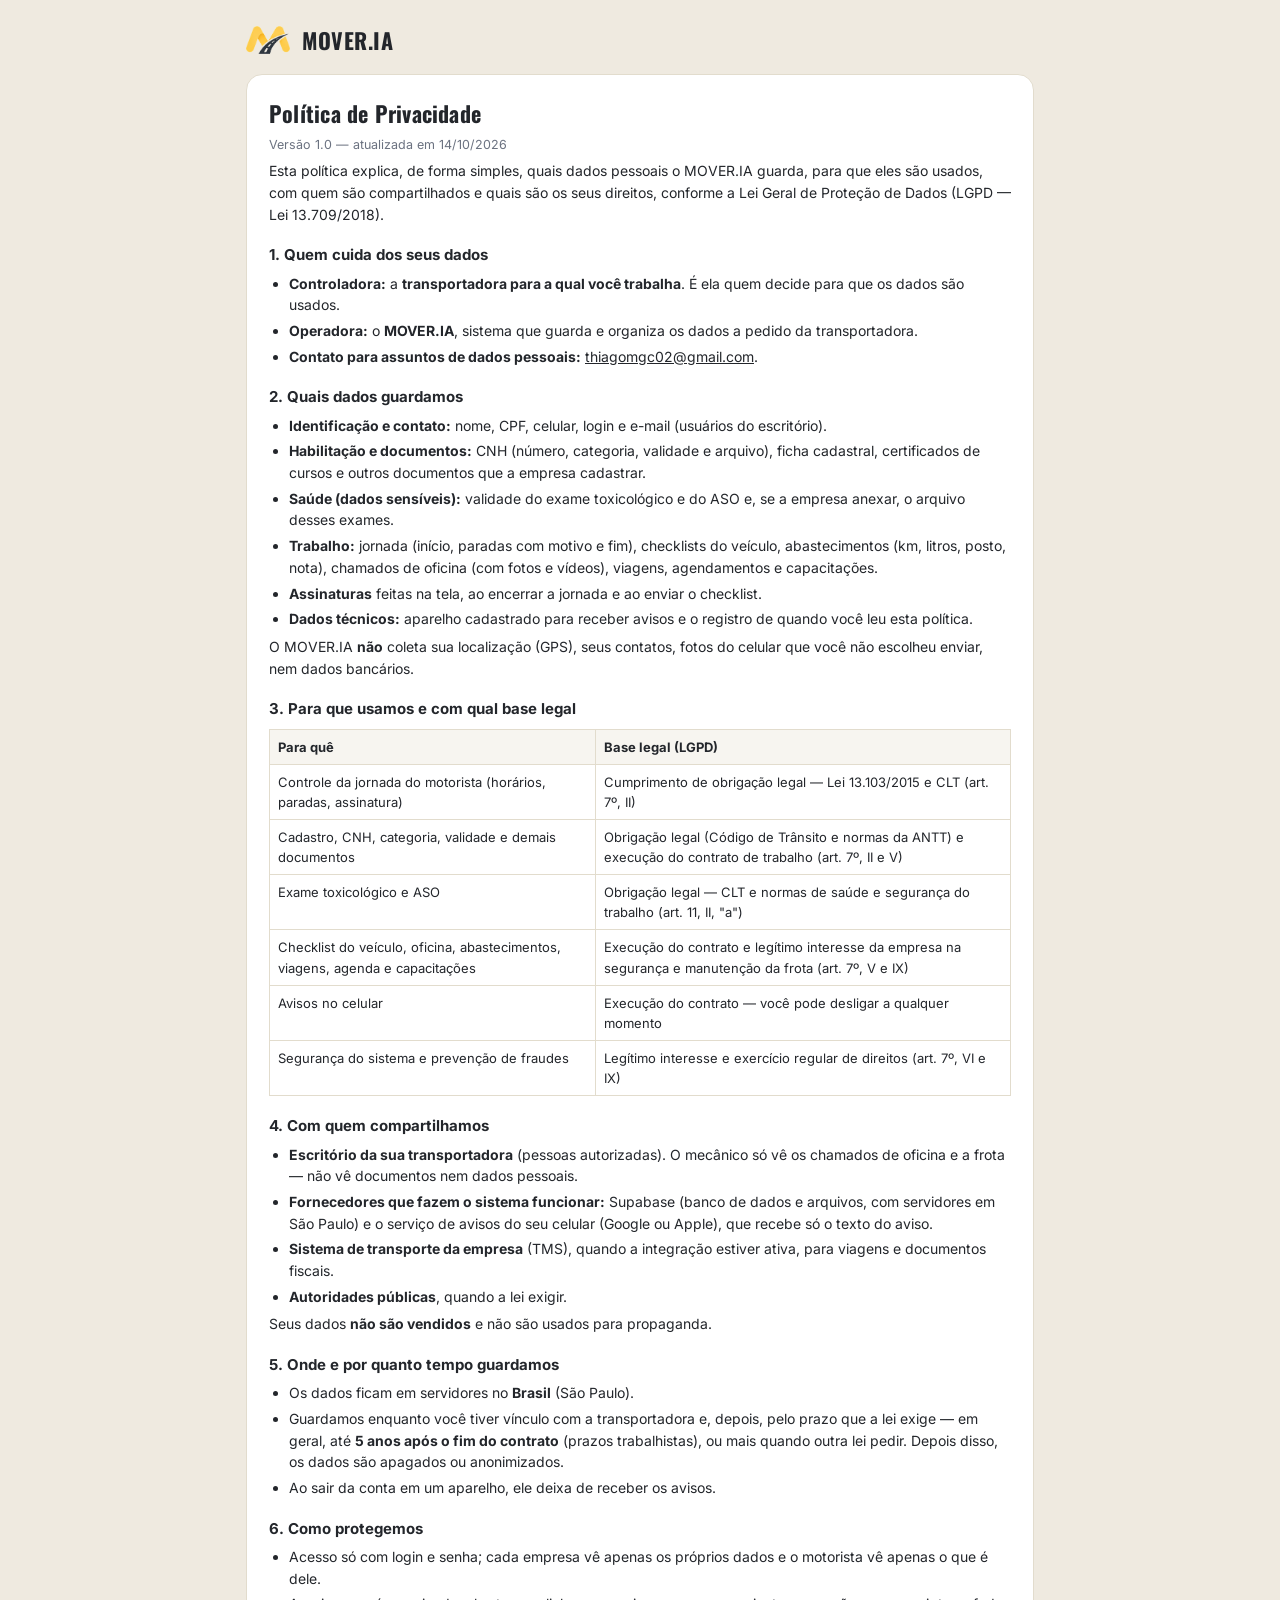
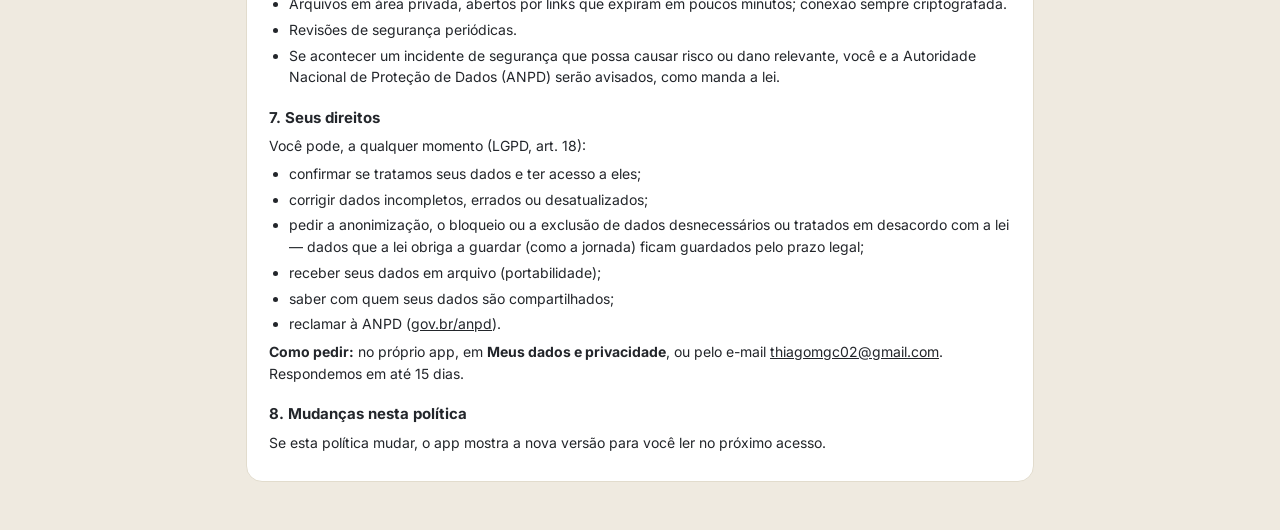
==== privacidade.html @ e7673d10 "Relatorio de jornada: planilha com 6 colunas de parada As colunas a mais so aparecem quando algum di" ====
<!doctype html>
<html lang="pt-BR">
<head>
<meta charset="utf-8">
<meta name="viewport" content="width=device-width, initial-scale=1">
<title>Política de Privacidade — MOVER.IA</title>
<link rel="icon" type="image/png" href="img/icone.png">
<link rel="preconnect" href="https://fonts.googleapis.com">
<link rel="preconnect" href="https://fonts.gstatic.com" crossorigin>
<link href="https://fonts.googleapis.com/css2?family=Oswald:wght@500;600;700&family=Inter:wght@400;500;600;700&display=swap" rel="stylesheet">
<link rel="stylesheet" href="css/app.css?v=20261109a">
<style>
  body{background:var(--asphalt-850); margin:0;}
  .pp-wrap{max-width:820px; margin:0 auto; padding:24px 16px 48px;}
  .pp-topo{display:flex; align-items:center; gap:12px; margin-bottom:18px;}
  .pp-topo img{width:44px; height:auto;}
  .pp-topo b{font-family:var(--font-title); font-size:22px; letter-spacing:.5px;}
  .pp-card{background:var(--asphalt-900); border:1px solid var(--border); border-radius:16px; padding:22px;}
  .pp-card h1{font-size:22px; margin:0 0 6px;}
</style>
</head>
<body class="tema-escritorio">
  <div class="pp-wrap">
    <div class="pp-topo"><img src="img/logo.png" alt=""><b>MOVER.IA</b></div>
    <div class="pp-card">
      <h1>Política de Privacidade</h1>
      <div id="politica">Carregando...</div>
    </div>
  </div>
  <script src="js/privacidade.js?v=20261109a"></script>
  <script>document.getElementById('politica').innerHTML = htmlPoliticaPrivacidade(null);</script>
</body>
</html>
---- css/app.css ----
/* =====================================================================
   MOVER.IA — visual do app (baseado no protótipo aprovado)
   Dois temas:
     • padrão (escuro "asfalto")  → app do motorista, login, mecânico
     • body.tema-escritorio (claro "papel") → painel do escritório
   As variáveis --asphalt-*, --border, --text-primary e --text-secondary
   são redefinidas no tema claro, então as telas/janelas antigas (upload
   de documento, CNH etc.) que usam essas variáveis mudam de tema sozinhas.
   ===================================================================== */
:root{
  --asphalt-900:#14181d; --asphalt-850:#191e24; --asphalt-800:#1e242c; --asphalt-700:#2a323c; --asphalt-600:#3a4552;
  --paper-50:#f7f5f0; --paper-100:#efeae0; --paper-200:#e2dccd; --ink-900:#23262b; --ink-700:#4a4e55;
  --line-yellow:#ffc53d; --line-yellow-dim:#8a6a1f;
  --signal-green:#2ba84a; --signal-green-bg:#e6f4ea; --signal-green-ink:#1c7a37;
  --signal-amber:#f5a623; --signal-amber-bg:#fdf1dc; --signal-amber-ink:#a4650f;
  --signal-red:#e5484d; --signal-red-bg:#fbe6e7; --signal-red-ink:#c62d31;
  --pastel-blue:#cfe3ec; --pastel-blue-ink:#2b5b74;
  --pastel-lilac:#e3d9f0; --pastel-lilac-ink:#5b4a86;
  --text-primary:#edeef0; --text-secondary:#8b929c;
  --border:#2a323c; --danger:#e5484d;
  --radius:14px;
  --font-body:'Inter', -apple-system, BlinkMacSystemFont, 'Segoe UI', Roboto, sans-serif;
  --font-title:'Oswald', 'Inter', sans-serif;
  --font-mono:'JetBrains Mono', ui-monospace, Consolas, monospace;
  color-scheme: dark;
}
body.tema-escritorio{
  --asphalt-900:#ffffff; --asphalt-850:#f7f5f0; --asphalt-800:#f7f5f0; --asphalt-700:#efeae0; --asphalt-600:#d6cfbe;
  --border:#e2dccd; --text-primary:#23262b; --text-secondary:#6b7280;
  color-scheme: light;
}

*{box-sizing:border-box;}
html,body{min-height:100%;}
body{margin:0; background:var(--asphalt-900); color:var(--text-primary); font-family:var(--font-body); -webkit-font-smoothing:antialiased;}
body.tema-escritorio{background:var(--paper-100); color:var(--ink-900);}
h1,h2{font-family:var(--font-title); letter-spacing:.01em; margin:0;}

/* barra de "carregando" no topo (ver mostrarCarregando em ui.js) */
body.carregando::before{content:''; position:fixed; top:0; left:0; right:0; height:3px; z-index:200;
  background:linear-gradient(90deg, transparent 0, var(--line-yellow) 30%, var(--line-yellow) 70%, transparent 100%);
  background-size:50% 100%; background-repeat:no-repeat; animation:barra-carregando 1s linear infinite;}
body.carregando .m-content{opacity:.6; transition:opacity .15s;}
@keyframes barra-carregando{from{background-position:-50% 0;} to{background-position:150% 0;}}

/* toque mais rápido no celular (sem espera de duplo toque, sem flash cinza) */
button, a, label, .clickable, .quick-tile, .list-item, .tab, .ans-btn{touch-action:manipulation; -webkit-tap-highlight-color:transparent;}
button:active, .clickable:active, .quick-tile:active{opacity:.75;}

/* calendário da agenda (ver calendarioAgenda em agenda.js) */
.cal-topo{display:flex; align-items:center; justify-content:space-between; margin-bottom:10px;}
.cal-topo b{font-family:var(--font-title); font-size:16px; letter-spacing:.02em;}
.cal-nav{width:34px; height:34px; border-radius:9px; border:1px solid var(--border); background:var(--asphalt-700); color:var(--text-primary); font-size:20px; line-height:1; cursor:pointer; padding:0;}
.cal-grade{display:grid; grid-template-columns:repeat(7, 1fr); gap:3px;}
.cal-sem{text-align:center; font-size:11px; font-weight:700; color:var(--text-secondary); padding:2px 0 4px;}
.cal-dia{height:42px; border:none; border-radius:9px; background:transparent; color:var(--text-primary); font-size:13.5px; font-weight:500; cursor:pointer; display:flex; flex-direction:column; align-items:center; justify-content:center; gap:3px; padding:0; font-family:var(--font-body);}
.cal-dia.fora{opacity:.35;}
.cal-dia.tem{background:var(--asphalt-700); font-weight:700;}
.cal-dia.hoje{box-shadow:inset 0 0 0 2px var(--line-yellow); font-weight:700;}
.cal-dia.sel{background:var(--line-yellow); color:var(--ink-900);}
.cal-pontos{display:flex; gap:2px; height:5px;}
.cal-pontos i{display:block; width:5px; height:5px; border-radius:50%;}
.cal-rodape{display:flex; justify-content:space-between; align-items:center; margin-top:10px; font-size:12px; color:var(--text-secondary); gap:8px;}
.cal-rodape span{display:flex; align-items:center; gap:6px;}
.cal-marca-hoje{display:inline-block; width:12px; height:12px; border-radius:4px; box-shadow:inset 0 0 0 2px var(--line-yellow);}
.cal-limpar{border:none; background:transparent; color:var(--line-yellow); font-weight:700; font-size:12.5px; cursor:pointer; padding:4px 0;}
body.tema-escritorio .cal-limpar{color:var(--signal-amber-ink);}
/* aviso de versão nova (ver conferirVersaoNova em ui.js) */
.aviso-atualizacao{position:fixed; left:12px; right:12px; top:calc(10px + env(safe-area-inset-top, 0px)); max-width:480px; margin:0 auto; z-index:250;
  display:flex; align-items:center; justify-content:space-between; gap:10px; background:var(--asphalt-800); color:var(--text-primary);
  border:1px solid var(--line-yellow); border-radius:12px; padding:10px 12px; font-size:13px; font-weight:600; box-shadow:0 8px 24px rgba(0,0,0,.35);}
.aviso-atualizacao span{display:flex; align-items:center; gap:8px; color:var(--line-yellow);}

/* assinatura em tela cheia (ver pedirAssinatura em ui.js) */
body.assinando{overflow:hidden;}
.assinatura-tela{position:fixed; inset:0; z-index:300; background:var(--asphalt-900); color:var(--text-primary); display:flex; flex-direction:column; gap:10px;
  padding:calc(12px + env(safe-area-inset-top, 0px)) calc(12px + env(safe-area-inset-right, 0px)) calc(12px + env(safe-area-inset-bottom, 0px)) calc(12px + env(safe-area-inset-left, 0px));}
.assinatura-topo{display:flex; flex-direction:column; gap:3px;}
.assinatura-topo b{font-family:var(--font-title); font-size:18px;}
.assinatura-topo span{font-size:12.5px; color:var(--text-secondary);}
.assinatura-area{flex:1; min-height:0; position:relative; background:var(--asphalt-700); border-radius:12px; overflow:hidden;}
.assinatura-area canvas{position:absolute; inset:0; width:100%; height:100%; touch-action:none; display:block;}
.assinatura-linha{position:absolute; left:8%; right:8%; bottom:22%; border-top:1.5px dashed var(--asphalt-600); padding-top:4px; font-size:11px; color:var(--text-secondary); text-align:center; pointer-events:none;}
.assinatura-botoes{display:grid; grid-template-columns:1fr 1fr 2fr; gap:8px;}

/* relatório de consumo (ver js/consumo.js) */
.cons-grafico{position:relative;}
.cons-eixo{font:600 10.5px var(--font-body); fill:var(--ink-700);}
.cons-valor{font:700 11.5px var(--font-body); fill:var(--ink-900);}
.cons-barra{cursor:default;}
.cons-barra.ativa path{opacity:.8;}
.cons-dica{position:absolute; top:0; background:var(--ink-900); color:#fff; font-size:12px; padding:6px 9px; border-radius:7px; pointer-events:none; max-width:min(420px, 100%); box-shadow:0 4px 14px rgba(0,0,0,.18);}
.cons-coluna .guia{opacity:0;}
.cons-coluna.ativa .guia{opacity:.6;}
.graf-legenda{display:flex; flex-wrap:wrap; gap:6px 16px; font-size:12px; color:var(--ink-700); padding:4px 2px 2px;}
.graf-legenda span{display:inline-flex; align-items:center; gap:6px;}
.graf-legenda i{display:inline-block; width:14px; height:3px; border-radius:2px;}
.graf-titulo{font-size:12.5px; font-weight:600; color:var(--ink-900); padding:6px 2px 0;}
.graf-grade{display:grid; grid-template-columns:1fr 1fr; gap:0 20px;}
.graf-duplo{display:grid; grid-template-columns:1fr 1fr; gap:4px 24px; padding:4px 16px 12px;}
.two-col.iguais{grid-template-columns:1fr 1fr;}
/* nível (tanque, ranking) */
.nivel{height:8px; border-radius:4px; background:var(--paper-100); overflow:hidden; margin-top:6px;}
.nivel-cheio{height:100%; border-radius:4px;}
.nivel-vazio{font-size:10.5px; color:var(--text-secondary); line-height:8px; padding-left:2px;}
.tanques{display:grid; grid-template-columns:repeat(auto-fit, minmax(210px, 1fr)); gap:12px;}
.tanques.compacto{grid-template-columns:1fr; gap:14px;}
.tanque{border:1px solid var(--paper-200); border-radius:11px; padding:12px 14px; background:#fff;}
.tanques.compacto .tanque{border:none; padding:0;}
.tanque-topo{display:flex; justify-content:space-between; align-items:center; gap:4px 8px; font-size:13px; flex-wrap:wrap;}
.tanque-num{font-family:var(--font-mono); font-size:20px; font-weight:700; margin-top:6px;}
.tanques.compacto .tanque-num{font-size:16px; margin-top:2px;}
.tanque-num span{font-family:var(--font-body); font-size:12px; font-weight:500; color:var(--text-secondary);}
.tanque .l2{font-size:11.5px; color:var(--text-secondary); margin-top:6px;}
/* painel: mini calendário + próximos */
.painel-agenda{display:grid; grid-template-columns:minmax(260px, 340px) 1fr; gap:22px; padding:14px 18px 16px;}
.painel-agenda .cal-dia{height:36px; font-size:13px;}
.pa-titulo{font-family:var(--font-mono); font-size:10.5px; text-transform:uppercase; letter-spacing:.06em; color:var(--text-secondary); margin:4px 0 8px;}
.pa-item{display:flex; align-items:center; gap:12px; width:100%; background:none; border:none; border-bottom:1px solid var(--paper-100); padding:8px 2px; text-align:left; cursor:pointer; color:var(--ink-900); font-family:var(--font-body);}
.pa-item:hover{background:var(--paper-50);}
.pa-data{width:44px; flex-shrink:0; text-align:center; border-radius:8px; background:var(--paper-100); padding:4px 0; font-size:10.5px; color:var(--ink-700); text-transform:uppercase; line-height:1.15;}
.pa-data b{display:block; font-family:var(--font-mono); font-size:16px; color:var(--ink-900);}
.pa-txt{flex:1; min-width:0; font-size:13.5px;}
.pa-txt b{display:block; font-weight:600; overflow:hidden; text-overflow:ellipsis; white-space:nowrap;}
.pa-txt span{display:block; font-size:12px; color:var(--text-secondary); overflow:hidden; text-overflow:ellipsis; white-space:nowrap;}
.pa-aviso{display:flex; align-items:center; gap:6px; margin-top:10px; background:var(--signal-amber-bg); color:var(--signal-amber-ink); border:none; border-radius:8px; padding:8px 10px; font-size:12.5px; font-weight:600; cursor:pointer; text-align:left; width:100%;}
@media (max-width:880px){
  .graf-grade, .graf-duplo, .two-col.iguais, .painel-agenda{grid-template-columns:1fr;}
}

/* fotos e vídeos do chamado da oficina */
.galeria-midias{display:flex; flex-direction:column; gap:10px;}
.galeria-midias img, .galeria-midias video{width:100%; max-height:70vh; object-fit:contain; border-radius:10px; display:block; background:#000;}

.agenda-grade{display:grid; grid-template-columns:minmax(280px, 360px) 1fr; gap:20px; align-items:start;}
@media (max-width:980px){ .agenda-grade{grid-template-columns:1fr;} }
img{max-width:100%;}

/* ---------- formulários e botões (base) ---------- */
form{width:100%; display:flex; flex-direction:column; gap:12px;}
input,select,textarea{background:var(--asphalt-800); border:1px solid var(--border); color:var(--text-primary); border-radius:10px; padding:12px 13px; font-size:15px; width:100%; font-family:var(--font-body);}
input:focus,select:focus,textarea:focus{outline:none; border-color:var(--line-yellow);}
button{background:var(--line-yellow); color:var(--ink-900); border:none; border-radius:11px; padding:13px 14px; font-size:14.5px; font-weight:600; cursor:pointer; font-family:var(--font-body);}
button:disabled{opacity:.55; cursor:default;}
.err{color:var(--danger); font-size:13.5px; min-height:18px;}
.status{color:var(--text-secondary); font-size:14px; text-align:center; padding:36px 20px;}

.btn{border:none; border-radius:11px; padding:13px 14px; font-weight:600; font-size:14px; cursor:pointer; display:flex; align-items:center; justify-content:center; gap:8px; width:100%;}
.btn-primary{background:var(--line-yellow); color:var(--ink-900);}
.btn-outline{background:transparent; border:1px solid var(--asphalt-600); color:var(--text-primary);}
.btn-danger{background:var(--signal-red); color:#fff;}
.btn-sm{padding:9px 14px; font-size:12.5px; width:auto;}
.btn-small{background:var(--asphalt-700); color:var(--text-primary); border:1px solid var(--border); padding:8px 12px; font-size:12.5px; font-weight:600; border-radius:8px; cursor:pointer;}
.file-label{background:var(--asphalt-700); color:var(--text-primary); border:1px solid var(--border); padding:8px 12px; font-size:12.5px; font-weight:600; border-radius:8px; cursor:pointer; display:inline-flex; align-items:center; gap:6px;}
.file-label input{display:none;}
.backbtn{background:transparent; border:none; color:var(--text-secondary); font-size:13.5px; font-weight:600; padding:4px 0; margin-bottom:6px; cursor:pointer;}

/* ---------- componentes antigos ainda usados (janelas de documento/CNH) ---------- */
.card{background:var(--asphalt-800); border:1px solid var(--border); border-radius:var(--radius); padding:16px; margin-bottom:12px;}
.card.clickable{cursor:pointer;}
.card .l1{font-weight:600; font-size:14.5px; display:flex; align-items:center; gap:8px; flex-wrap:wrap;}
.card .l2, .l2{color:var(--text-secondary); font-size:13px; margin-top:2px;}
.card .row{display:flex; align-items:center; justify-content:space-between; gap:10px; margin-top:10px; flex-wrap:wrap;}
.pill{display:inline-block; font-size:11px; padding:2px 8px; border-radius:100px; background:var(--asphalt-700); color:var(--text-secondary); font-weight:600;}
.pill.ok{background:rgba(43,168,74,.16); color:#3fbf63;}
.pill.vence_em_breve{background:rgba(245,166,35,.16); color:var(--signal-amber);}
.pill.vencido{background:rgba(229,72,77,.16); color:var(--signal-red);}
.ans-row{display:flex; gap:6px; margin-top:10px;}

/* ---------- login / primeiro acesso ---------- */
.wrap{max-width:480px; margin:0 auto; min-height:100vh; min-height:100dvh; display:flex; flex-direction:column;}
.center{flex:1; display:flex; flex-direction:column; align-items:center; justify-content:center; padding:24px 20px;}
.logo{font-family:var(--font-title); font-weight:700; font-size:28px; letter-spacing:.02em; margin-bottom:4px;}
.logo span{color:var(--line-yellow-dim);}
.tag{color:var(--text-secondary); font-size:13px; margin-bottom:28px; text-align:center;}
.auth-card{width:100%; background:var(--asphalt-800); border:1px solid var(--border); border-radius:var(--radius); padding:18px;}
.field-row{margin-bottom:12px;}
.field-row label{display:block; color:var(--text-secondary); font-size:11px; font-family:var(--font-mono); text-transform:uppercase; letter-spacing:.06em; margin-bottom:5px;}
.field-row input:disabled{opacity:.6;}

/* =====================================================================
   APP DO MOTORISTA (tema escuro)
   ===================================================================== */
.m-app{max-width:520px; margin:0 auto; min-height:100vh; min-height:100dvh; background:var(--asphalt-850); display:flex; flex-direction:column; padding-bottom:calc(70px + env(safe-area-inset-bottom, 0px));}
.app-header{padding:calc(18px + env(safe-area-inset-top, 0px)) 20px 16px; color:var(--text-primary);}
.app-header .row{display:flex; align-items:center; justify-content:space-between; gap:12px;}
.app-header h2{font-size:22px; font-weight:600;}
.app-header .sub{color:var(--text-secondary); font-size:13px; margin-top:2px;}
.avatar{width:38px; height:38px; border-radius:50%; background:linear-gradient(135deg,var(--line-yellow),#d98e1f); display:flex; align-items:center; justify-content:center; font-family:var(--font-title); font-weight:700; color:var(--ink-900); font-size:14px; flex-shrink:0;}
.back-header{display:flex; align-items:center; gap:10px; padding:calc(16px + env(safe-area-inset-top, 0px)) 20px 16px;}
.back-header .back-btn{width:32px; height:32px; border-radius:8px; background:var(--asphalt-800); display:flex; align-items:center; justify-content:center; cursor:pointer; border:1px solid var(--asphalt-700); color:var(--text-primary); padding:0; flex-shrink:0;}
.back-header h3{font-size:17px; font-weight:600; margin:0;}
.m-content{flex:1; padding:0 18px 24px;}

.card-dark-title{color:var(--text-primary); font-weight:600; font-size:14.5px; margin-bottom:2px;}
.card-dark-sub{color:var(--text-secondary); font-size:12.5px;}
.alert-card{border-left:3px solid var(--line-yellow); background:var(--asphalt-800); border-radius:0 var(--radius) var(--radius) 0; padding:12px 14px; margin-bottom:10px; display:flex; gap:10px; align-items:flex-start; color:var(--line-yellow);}
.alert-card.vencido{border-left-color:var(--signal-red); color:var(--signal-red);}
.alert-card .txt{color:var(--text-primary); font-size:13px; line-height:1.4;}
.alert-card .txt b{display:block; font-size:13.5px; margin-bottom:1px;}
.alert-card .txt span{color:var(--text-secondary);}

.status-pill{font-family:var(--font-mono); font-size:10.5px; font-weight:600; letter-spacing:.03em; text-transform:uppercase; padding:4px 10px; border-radius:999px; display:inline-flex; align-items:center; gap:5px; white-space:nowrap;}
.pill-blue{background:var(--pastel-blue); color:var(--pastel-blue-ink);}
.pill-green{background:var(--signal-green-bg); color:var(--signal-green-ink);}
.pill-amber{background:var(--signal-amber-bg); color:var(--signal-amber-ink);}
.pill-red{background:var(--signal-red-bg); color:var(--signal-red-ink);}
.pill-grey{background:var(--asphalt-700); color:var(--text-secondary);}
.pill-dot{width:6px; height:6px; border-radius:50%; background:currentColor;}

.grid2{display:grid; grid-template-columns:1fr 1fr; gap:10px;}
.quick-tile{background:var(--asphalt-800); border:1px solid var(--asphalt-700); border-radius:var(--radius); padding:14px; display:flex; flex-direction:column; gap:8px; cursor:pointer; color:var(--line-yellow);}
.quick-tile:active{background:var(--asphalt-700);}
.quick-tile .lbl{color:var(--text-primary); font-size:13px; font-weight:600;}
.quick-tile .meta{color:var(--text-secondary); font-size:11.5px;}
.quick-tile.em-breve{opacity:.55;}

.section-label{color:var(--text-secondary); font-family:var(--font-mono); font-size:11px; text-transform:uppercase; letter-spacing:.1em; margin:20px 0 10px;}
.section-label:first-child{margin-top:4px;}

.gauge-wrap{display:flex; flex-direction:column; align-items:center; padding:6px 0 2px;}
.gauge-val{font-family:var(--font-mono); font-size:26px; color:var(--text-primary); font-weight:700; margin-top:-38px;}
.gauge-lbl{color:var(--text-secondary); font-size:11.5px; margin-top:2px; text-align:center;}

.list-item{display:flex; align-items:center; gap:12px; padding:13px 0; border-bottom:1px solid var(--asphalt-700);}
.list-item:last-child{border-bottom:none;}
.list-item.clickable{cursor:pointer;}
.card.lista{padding:2px 16px;}
.li-ic{width:34px; height:34px; border-radius:9px; background:var(--asphalt-700); display:flex; align-items:center; justify-content:center; color:var(--line-yellow); flex-shrink:0;}
.li-body{flex:1; min-width:0;}
.li-title{color:var(--text-primary); font-size:13.5px; font-weight:600;}
.li-sub{color:var(--text-secondary); font-size:12px; margin-top:1px;}
.chev{color:var(--text-secondary); display:flex;}
.li-row-end{display:flex; align-items:center; gap:8px; flex-shrink:0;}
.li-acoes{display:flex; gap:6px; margin-top:8px; flex-wrap:wrap;}
.dl-btn{width:32px; height:32px; border-radius:8px; background:var(--asphalt-700); display:inline-flex; align-items:center; justify-content:center; color:var(--line-yellow); cursor:pointer; flex-shrink:0; border:none; padding:0;}

.progress-track{height:7px; background:var(--asphalt-700); border-radius:99px; overflow:hidden;}
.progress-fill{height:100%; background-image:repeating-linear-gradient(90deg, var(--line-yellow) 0 8px, #d9a530 8px 14px); border-radius:99px; transition:width .2s;}

.chk-item{display:flex; flex-direction:column; gap:8px; padding:12px 0; border-bottom:1px solid var(--asphalt-700);}
.chk-item:last-child{border-bottom:none;}
.chk-label{color:var(--text-primary); font-size:13.5px;}
.answer-row{display:flex; gap:6px; width:100%; flex-wrap:wrap;}
.answer-row .ans-btn{flex:1 1 auto; min-width:60px;}
.ans-btn{flex:1; border:1px solid var(--asphalt-600); background:var(--asphalt-800); color:var(--text-secondary); font-weight:600; font-size:11.5px; padding:9px 4px; border-radius:8px; cursor:pointer; text-align:center;}
.ans-btn.active{background:var(--line-yellow); border-color:var(--line-yellow); color:var(--ink-900);}
.ans-btn.active.ok, .ans-btn.active.ans-ok{background:var(--signal-green); border-color:var(--signal-green); color:#fff;}
.ans-btn.active.bad, .ans-btn.active.ans-bad{background:var(--signal-red); border-color:var(--signal-red); color:#fff;}
.ans-btn.active.na, .ans-btn.active.ans-na{background:var(--pastel-lilac); border-color:var(--pastel-lilac); color:var(--pastel-lilac-ink);}
.ans-btn.active.ans-media{background:var(--signal-amber-bg); border-color:var(--signal-amber-bg); color:var(--signal-amber-ink);}

.tabbar{display:flex; border-top:1px solid var(--asphalt-700); background:var(--asphalt-850); position:fixed; bottom:0; left:50%; transform:translateX(-50%); width:100%; max-width:520px; padding:9px 6px calc(10px + env(safe-area-inset-bottom, 0px)); z-index:10;}
.tab{flex:1; display:flex; flex-direction:column; align-items:center; gap:4px; color:var(--text-secondary); cursor:pointer; font-size:10.5px; font-weight:600; background:none; border:none; padding:0; border-radius:0;}
.tab.active{color:var(--line-yellow);}
.tab.travada{opacity:.4;}
.sino{position:relative; background:transparent; border:none; padding:6px; color:#c7cbd1; display:inline-flex; align-items:center; justify-content:center; border-radius:10px; cursor:pointer;}
.sino:hover{background:rgba(255,255,255,.06);}
.sino-badge{position:absolute; top:0; right:0; background:var(--signal-red); color:#fff; font-size:9.5px; font-weight:800; border-radius:8px; padding:1px 4px; line-height:1.35; min-width:15px; text-align:center;}
body.tema-escritorio .sino{color:var(--ink-700); border:1px solid var(--paper-200); background:#fff; padding:7px;}
body.tema-escritorio .sino:hover{background:var(--paper-50);}

.doc-tabs{display:flex; gap:6px; margin-bottom:14px; background:var(--asphalt-800); padding:4px; border-radius:10px;}
.doc-tabs button{flex:1; border:none; background:transparent; color:var(--text-secondary); padding:8px; border-radius:8px; font-size:12.5px; font-weight:600;}
.doc-tabs button.active{background:var(--line-yellow); color:var(--ink-900);}

.trip-route{display:flex; align-items:flex-start; gap:12px; margin-bottom:12px;}
.trip-route .dots{display:flex; flex-direction:column; align-items:center; padding-top:4px;}
.dot-o{width:10px; height:10px; border-radius:50%; background:var(--line-yellow);}
.dot-line{width:2px; height:34px; background-image:repeating-linear-gradient(180deg, var(--asphalt-600) 0 4px, transparent 4px 8px); margin:2px 0;}
.dot-d{width:10px; height:10px; border-radius:2px; background:var(--signal-green);}
.trip-pt{margin-bottom:16px;}
.trip-pt b{color:var(--text-primary); font-size:14px; display:block;}
.trip-pt span{color:var(--text-secondary); font-size:12px;}

.stat-big{text-align:center; padding:8px 0 4px;}
.stat-big .num{font-family:var(--font-mono); font-size:32px; font-weight:700; color:var(--text-primary);}
.stat-big .lbl{color:var(--text-secondary); font-size:12px; margin-top:2px;}
.bars{display:flex; align-items:flex-end; gap:10px; height:130px; padding:10px 6px 0;}
.bar-col{flex:1; display:flex; flex-direction:column; align-items:center; gap:6px; justify-content:flex-end; height:100%;}
.bar{width:100%; background:var(--line-yellow); border-radius:5px 5px 2px 2px; min-height:2px;}
.bar.over{background:var(--signal-red);}
.bar-lbl{font-size:10.5px; color:var(--text-secondary); font-family:var(--font-mono);}
.bar-val{font-size:10px; color:var(--text-secondary); font-family:var(--font-mono);}
.upload-box{border:1.5px dashed var(--asphalt-600); border-radius:14px; padding:24px 16px; text-align:center; color:var(--text-secondary); margin-bottom:14px; cursor:pointer;}
.upload-box b{display:block; color:var(--text-primary); font-size:14px; margin:8px 0 2px;}
.em-breve-box{text-align:center; padding:34px 18px;}
.em-breve-box .ic-grande{color:var(--line-yellow); margin-bottom:10px;}
.m-textarea{width:100%; resize:vertical; min-height:80px;}
canvas.assinatura{width:100%; height:170px; background:var(--asphalt-700); border-radius:8px; touch-action:none; display:block;}

/* =====================================================================
   PAINEL DO ESCRITÓRIO (tema claro)
   ===================================================================== */
.o-app{display:flex; min-height:100vh; min-height:100dvh;}
.sidebar{width:220px; background:var(--ink-900); padding:22px 12px; display:flex; flex-direction:column; gap:2px; flex-shrink:0; position:sticky; top:0; height:100vh; height:100dvh; overflow-y:auto;}
.sidebar .s-logo{display:flex; align-items:center; gap:9px; padding:4px 10px 18px;}
.sidebar .s-logo img{width:28px; height:28px; object-fit:contain;}
.sidebar .s-logo b{color:#fff; font-family:var(--font-title); font-size:17px; letter-spacing:.02em;}
.sidebar .s-empresa{margin:0 4px 14px; padding:9px 10px; border-radius:9px; background:#fff; color:var(--ink-900); font-size:12.5px; font-weight:700; line-height:1.3; overflow-wrap:anywhere; flex-shrink:0;}
.sidebar > *{flex-shrink:0;}
.sidebar .s-grupo{font-family:var(--font-mono); font-size:10px; text-transform:uppercase; letter-spacing:.08em; color:#7d848e; padding:14px 12px 4px;}
.side-link{display:flex; align-items:center; gap:11px; padding:10px 12px; border-radius:9px; color:#b7bcc4; font-size:13.5px; font-weight:500; cursor:pointer; background:none; border:none; text-align:left; width:100%;}
.side-link.active{background:var(--line-yellow); color:var(--ink-900); font-weight:600;}
.side-link:not(.active):hover{background:#2b2f36;}
.side-link .novo{margin-left:auto; font-family:var(--font-mono); font-size:9px; color:#8b929c; text-transform:uppercase;}
.side-link.active .novo{color:var(--ink-700);}

.office-main{flex:1; min-width:0; display:flex; flex-direction:column; background:var(--paper-50);}
.office-topbar{display:flex; justify-content:space-between; align-items:center; gap:12px; padding:20px 28px; border-bottom:1px solid var(--paper-200); background:var(--paper-50);}
.office-topbar h2{font-size:22px;}
.office-topbar .meta{color:var(--text-secondary); font-size:12.5px; margin-top:2px;}
.office-user{display:flex; align-items:center; gap:10px;}
.office-user .av{width:34px; height:34px; border-radius:50%; background:var(--ink-900); color:#fff; font-family:var(--font-title); display:flex; align-items:center; justify-content:center; font-size:13px; flex-shrink:0;}
.office-user .nome{font-size:12.5px; text-align:right;}
.office-user .nome span{display:block; color:var(--text-secondary); font-size:11.5px;}
.office-content{padding:24px 28px 40px;}

.kpi-row{display:grid; grid-template-columns:repeat(4,1fr); gap:14px; margin-bottom:22px;}
.kpi-row.tres{grid-template-columns:repeat(3,1fr);}
.kpi{background:#fff; border:1px solid var(--paper-200); border-radius:var(--radius); padding:16px 18px;}
.kpi .n{font-family:var(--font-mono); font-size:26px; font-weight:700;}
.kpi .l{color:var(--text-secondary); font-size:12px; margin-top:3px;}
.kpi .l2{font-size:11px; margin-top:6px; font-weight:600;}
.kpi .l2.verde{color:var(--signal-green-ink);} .kpi .l2.ambar{color:var(--signal-amber-ink);} .kpi .l2.vermelho{color:var(--signal-red-ink);}

.o-panel{background:#fff; border:1px solid var(--paper-200); border-radius:var(--radius); margin-bottom:20px; overflow:hidden;}
.o-panel-head{display:flex; justify-content:space-between; align-items:center; gap:10px; padding:14px 18px; border-bottom:1px solid var(--paper-200); flex-wrap:wrap;}
.o-panel-head h3{font-size:15px; font-weight:600; margin:0; color:var(--ink-900); text-transform:none; letter-spacing:0;}
.o-panel-body{padding:16px 18px;}
.o-table-wrap{overflow-x:auto;}
.o-table{width:100%; border-collapse:collapse;}
.o-table th{text-align:left; font-family:var(--font-mono); font-size:10.5px; text-transform:uppercase; letter-spacing:.06em; color:var(--text-secondary); padding:10px 18px; border-bottom:1px solid var(--paper-200); background:var(--paper-50); white-space:nowrap;}
.o-table td{padding:11px 18px; border-bottom:1px solid var(--paper-100); font-size:13.5px; vertical-align:middle;}
.o-table tr:last-child td{border-bottom:none;}
.o-table tr.clickable:hover{background:var(--paper-50); cursor:pointer;}
.o-table .mono{font-family:var(--font-mono); font-size:12.5px;}
.o-table .sub{color:var(--text-secondary); font-size:12px;}
.o-name-cell{display:flex; align-items:center; gap:10px;}
.o-name-cell .av-sm{width:28px; height:28px; border-radius:50%; background:var(--paper-200); display:flex; align-items:center; justify-content:center; font-family:var(--font-title); font-size:11px; color:var(--ink-700); flex-shrink:0;}
.o-empty-note{padding:26px 18px; color:var(--text-secondary); font-size:13px; text-align:center;}
.o-acoes{display:flex; gap:6px; align-items:center; flex-wrap:wrap;}
.o-dl-btn{width:30px; height:30px; border-radius:7px; background:var(--paper-100); border:1px solid var(--paper-200); display:inline-flex; align-items:center; justify-content:center; color:var(--ink-700); cursor:pointer; padding:0;}
.o-dl-btn:hover{background:var(--paper-200);}
.o-dl-btn input{display:none;}
body.tema-escritorio .btn-outline{border-color:var(--paper-200); color:var(--ink-900); background:#fff;}
body.tema-escritorio .btn-outline:hover{background:var(--paper-50);}

.badge{font-family:var(--font-mono); font-size:10.5px; font-weight:700; padding:4px 9px; border-radius:6px; text-transform:uppercase; letter-spacing:.03em; display:inline-flex; align-items:center; gap:5px; white-space:nowrap;}
.badge-green{background:var(--signal-green-bg); color:var(--signal-green-ink);}
.badge-blue{background:var(--pastel-blue); color:var(--pastel-blue-ink);}
.badge-amber{background:var(--signal-amber-bg); color:var(--signal-amber-ink);}
.badge-red{background:var(--signal-red-bg); color:var(--signal-red-ink);}
.badge-grey{background:var(--paper-100); color:var(--ink-700);}

.two-col{display:grid; grid-template-columns:1.55fr 1fr; gap:20px; align-items:start;}
body.tema-escritorio .bar{background:var(--ink-900);}
body.tema-escritorio .bar.over{background:var(--signal-red);}
.o-banner{display:flex; align-items:flex-start; gap:10px; background:#fff; border:1px dashed var(--paper-200); border-radius:11px; padding:12px 14px; margin-bottom:16px; color:var(--signal-amber-ink); font-size:13px;}
.o-banner .txt{color:var(--text-secondary); line-height:1.45;}
.o-banner .txt b{color:var(--ink-900); display:block; font-size:13.5px;}
.o-form-grid{display:grid; grid-template-columns:repeat(auto-fit, minmax(190px, 1fr)); gap:12px; align-items:end;}
body.tema-escritorio input, body.tema-escritorio select, body.tema-escritorio textarea{background:#fff; border-color:var(--paper-200); color:var(--ink-900);}
body.tema-escritorio .field-row input:disabled{background:var(--paper-50); opacity:1; color:var(--ink-700);}
body.tema-escritorio .upload-box{background:#fff; border-color:var(--paper-200);}
body.tema-escritorio .upload-box b{color:var(--ink-900);}
body.tema-escritorio .upload-box:hover{border-color:var(--line-yellow-dim);}
body.tema-escritorio .pill.ok{color:var(--signal-green-ink); background:var(--signal-green-bg);}
body.tema-escritorio .pill.vence_em_breve{color:var(--signal-amber-ink); background:var(--signal-amber-bg);}
body.tema-escritorio .pill.vencido{color:var(--signal-red-ink); background:var(--signal-red-bg);}

/* janela (modal) genérica */
.modal-fundo{position:fixed; inset:0; background:rgba(20,24,29,.55); z-index:60; display:flex; align-items:center; justify-content:center; padding:20px;}
.modal{background:var(--asphalt-900); color:var(--text-primary); border:1px solid var(--border); border-radius:16px; width:100%; max-width:560px; max-height:88vh; overflow:auto;}
.modal-head{display:flex; justify-content:space-between; align-items:center; gap:10px; padding:16px 18px; border-bottom:1px solid var(--border);}
.modal-head h3{margin:0; font-size:16px; font-weight:600;}
.modal-body{padding:16px 18px;}
.modal-fechar{background:transparent; color:var(--text-secondary); padding:4px; border-radius:8px; display:flex;}
.timeline-item{display:flex; gap:12px; padding:10px 0; border-bottom:1px solid var(--border);}
.timeline-item:last-child{border-bottom:none;}
.timeline-item .hora{font-family:var(--font-mono); font-size:12px; color:var(--text-secondary); width:46px; flex-shrink:0; padding-top:1px;}

@media (max-width:880px){
  .o-app{flex-direction:column;}
  .sidebar{width:100%; height:auto; position:sticky; top:0; z-index:20; flex-direction:row; overflow-x:auto; padding:10px; gap:4px;}
  .sidebar .s-logo, .sidebar .s-empresa, .sidebar .s-grupo{display:none;}
  .side-link{width:auto; white-space:nowrap; padding:9px 12px;}
  .side-link .novo{display:none;}
  .office-topbar{padding:14px 16px;}
  .office-user .nome{display:none;}
  .office-content{padding:16px;}
  .kpi-row, .kpi-row.tres{grid-template-columns:repeat(2,1fr);}
  .two-col{grid-template-columns:1fr;}
  .o-table th, .o-table td{padding:10px 12px;}
}

/* ---------- pesquisa + ordenação das listas ---------- */
.barra-lista{display:flex; gap:10px; align-items:center; flex-wrap:wrap; margin-bottom:12px;}
.barra-busca{flex:1 1 260px; position:relative; display:flex; align-items:center; margin:0;}
.barra-busca svg{position:absolute; left:12px; color:var(--text-secondary); pointer-events:none;}
.barra-busca input{padding:10px 12px 10px 36px; font-size:14px;}
.barra-ordem{flex:0 1 330px; display:flex; align-items:center; gap:8px; margin:0; font-size:13px; color:var(--text-secondary); white-space:nowrap;}
.barra-ordem select{padding:10px 12px; font-size:14px;}
@media (max-width:600px){ .barra-busca, .barra-ordem{flex:1 1 100%;} }

/* ---------- visualizador com zoom ---------- */
.visualizador{position:fixed; inset:0; z-index:90; background:rgba(8,10,12,.96); display:flex; flex-direction:column;}
.vis-barra{display:flex; align-items:center; gap:4px; padding:8px 10px; padding-top:max(8px, env(safe-area-inset-top)); background:#0d1013; color:#fff;}
.vis-titulo{flex:1; min-width:0; font-size:14px; white-space:nowrap; overflow:hidden; text-overflow:ellipsis; padding-left:4px;}
.vis-barra button{background:transparent; border:none; color:#fff; width:42px; height:42px; padding:0; border-radius:10px; display:flex; align-items:center; justify-content:center;}
.vis-barra button:hover{background:rgba(255,255,255,.12);}
.vis-palco{flex:1; position:relative; overflow:hidden; touch-action:none; cursor:zoom-in; user-select:none; -webkit-user-select:none;}
.vis-palco.ampliado{cursor:grab;}
.vis-palco.ampliado:active{cursor:grabbing;}
.vis-status{color:#cfd3d8; padding:30px; text-align:center;}
.vis-video{position:absolute; inset:0; width:100%; height:100%; object-fit:contain; background:#000;}
.vis-seta{position:absolute; top:50%; transform:translateY(-50%); background:rgba(0,0,0,.55); color:#fff; border:none; width:46px; height:64px; padding:0; border-radius:12px; display:flex; align-items:center; justify-content:center;}
.vis-seta.esq{left:8px;} .vis-seta.dir{right:8px;}
.vis-dica{color:#9aa1a9; font-size:12px; text-align:center; padding:6px 10px; padding-bottom:max(6px, env(safe-area-inset-bottom));}

/* prévia do documento nas janelas de conferência (zoom no lugar + tela cheia) */
.previa-doc{position:relative; height:min(58vh, 560px); margin-bottom:14px; border:1px solid var(--border); border-radius:10px; background:#fff; overflow:hidden; cursor:zoom-in; touch-action:pan-y;}
.previa-doc.ampliado{cursor:grab;}
.previa-doc .previa-msg{position:absolute; inset:0; display:flex; align-items:center; justify-content:center; text-align:center; color:#555; padding:14px; font-size:13px;}
.previa-botoes{position:absolute; right:8px; bottom:8px; display:flex; gap:6px; z-index:2;}
.previa-botoes button{background:rgba(20,24,29,.82); color:#fff; border:none; width:38px; height:38px; padding:0; border-radius:10px; display:flex; align-items:center; justify-content:center;}
.revisao-caixa{background:var(--asphalt-900); width:100%; max-width:1180px; margin:0 auto; border-radius:16px; padding:20px; max-height:calc(100vh - 32px); overflow:auto; box-shadow:0 20px 60px rgba(0,0,0,.35);}
.revisao-grade{display:grid; grid-template-columns:1fr; gap:4px 20px; align-items:start;}
@media (min-width:900px){
  .revisao-grade{grid-template-columns:minmax(0, 1.5fr) minmax(0, 1fr);}
  .revisao-grade .previa-doc{height:min(76vh, 760px); margin-bottom:0;}
}

/* ---------- privacidade (LGPD) ---------- */
.politica{font-size:14px; line-height:1.55; color:var(--text-primary);}
.politica h4{font-size:15px; margin:18px 0 6px;}
.politica p{margin:6px 0;}
.politica ul{margin:6px 0; padding-left:20px;}
.politica li{margin:4px 0;}
.politica table{width:100%; border-collapse:collapse; margin:8px 0; font-size:13px;}
.politica th, .politica td{border:1px solid var(--border); padding:7px 8px; text-align:left; vertical-align:top;}
.politica th{background:var(--asphalt-800);}
.politica a{color:inherit; text-decoration:underline;}
.politica-versao{color:var(--text-secondary); font-size:12.5px;}
.aviso-privacidade{position:fixed; inset:0; z-index:95; background:rgba(8,10,12,.82); display:flex; align-items:center; justify-content:center; padding:16px;}
.aviso-privacidade-caixa{background:var(--asphalt-900); color:var(--text-primary); border:1px solid var(--border); border-radius:16px; padding:22px; width:100%; max-width:520px; max-height:calc(100vh - 32px); overflow:auto;}
.aviso-privacidade-caixa h3{margin:6px 0 8px;}
.aviso-privacidade-caixa > p{color:var(--text-secondary); margin:0 0 8px;}
.aviso-privacidade-caixa ul{padding-left:20px; margin:0 0 14px; line-height:1.5; font-size:14px;}
.aviso-privacidade-caixa li{margin:5px 0;}
.aviso-privacidade-ic{width:48px; height:48px; border-radius:14px; background:var(--line-yellow); color:var(--ink-900); display:flex; align-items:center; justify-content:center;}
.aviso-privacidade-texto{margin-top:12px; padding:12px; border:1px solid var(--border); border-radius:10px; max-height:40vh; overflow:auto;}
.aviso-privacidade-check{display:flex; gap:10px; align-items:center; margin:16px 0 10px; font-size:14px; cursor:pointer;}
.aviso-privacidade-check input{width:20px; height:20px; flex:none;}
.aviso-privacidade a, .meus-dados a{color:inherit; text-decoration:underline;}
.meus-dados{display:flex; flex-direction:column; gap:12px;}
.md-bloco{border:1px solid var(--border); border-radius:12px; padding:14px; background:var(--asphalt-850);}
.meus-dados.escuro .md-bloco{background:var(--asphalt-800); border-color:var(--asphalt-700);}
.md-titulo{font-weight:700; font-size:14px; margin-bottom:8px;}
.md-linha{display:flex; justify-content:space-between; gap:12px; padding:6px 0; border-bottom:1px solid var(--border); font-size:13.5px;}
.meus-dados.escuro .md-linha{border-color:var(--asphalt-700);}
.md-linha:last-of-type{border-bottom:none;}
.md-linha span{color:var(--text-secondary);}
.md-linha b{text-align:right;}
.md-nota{color:var(--text-secondary); font-size:12.5px; margin-top:8px;}
.md-contagens{display:grid; grid-template-columns:repeat(auto-fill, minmax(110px, 1fr)); gap:8px;}
.md-contagens div{display:flex; flex-direction:column; padding:8px 10px; border-radius:10px; background:var(--asphalt-900);}
.md-contagens b{font-size:18px;}
.md-contagens span{font-size:12px; color:var(--text-secondary);}
.md-botoes{display:flex; flex-wrap:wrap; gap:8px; margin-top:8px;}
.md-botoes .btn{flex:1 1 140px; display:flex; align-items:center; justify-content:center; gap:6px;}
.md-pedido{margin-top:10px; padding:10px; border-radius:10px; background:var(--asphalt-900); font-size:13.5px;}
.md-pedido-topo{display:flex; justify-content:space-between; gap:8px; align-items:center;}
.md-pedido-data{color:var(--text-secondary); font-size:12px; margin:2px 0 6px;}
.md-status{font-size:11.5px; font-weight:700; padding:3px 8px; border-radius:20px; background:var(--signal-amber-bg); color:var(--signal-amber-ink); white-space:nowrap;}
.md-status.respondida{background:var(--signal-green-bg); color:var(--signal-green-ink);}
.md-resposta{margin-top:8px; padding-top:8px; border-top:1px dashed var(--border);}

/* botões de mapa na viagem do motorista */
.trip-mapas{display:flex; gap:8px; flex-wrap:wrap; margin-top:8px;}
.trip-mapas .btn-small{display:inline-flex; align-items:center; gap:6px; text-decoration:none;}


/* seleção de vários documentos (app do motorista) */
.doc-marcar{display:flex; align-items:center; justify-content:center; width:36px; height:36px; flex-shrink:0; cursor:pointer;}
.doc-marcar input{width:22px; height:22px; accent-color:var(--line-yellow); cursor:pointer;}
.barra-selecao{position:fixed; left:50%; transform:translateX(-50%); bottom:calc(76px + env(safe-area-inset-bottom, 0px)); width:calc(100% - 24px); max-width:496px; display:flex; align-items:center; gap:8px; padding:10px 12px; background:var(--asphalt-800); border:1px solid var(--border); border-radius:12px; box-shadow:0 8px 24px rgba(0,0,0,.35); z-index:11;}
.barra-selecao span{flex:1; font-size:13px; font-weight:600; color:var(--text-primary);}
.barra-selecao button{display:inline-flex; align-items:center; gap:6px;}
.barra-selecao button:disabled{opacity:.45; cursor:default;}
.btn-small.destaque{background:var(--line-yellow); color:#1a1a1a; border-color:transparent;}
.m-app:has(.barra-selecao) .m-content{padding-bottom:150px;}
/* ticket de descarga */
.ticket-box{border:1px dashed var(--border); border-radius:12px; padding:14px; margin-bottom:12px;}
.ticket-box img{display:block; max-width:100%; max-height:220px; border-radius:8px; margin-top:10px;}

/* faixa do ambiente de TESTE (ver AMBIENTE_TESTE em nucleo.js) */
.faixa-teste{position:fixed; top:0; right:0; opacity:.92; z-index:9999; background:#c0392b; color:#fff; font:600 11px/1.2 var(--font-mono, monospace); letter-spacing:.04em; padding:4px 12px; border-radius:0 0 0 8px; box-shadow:0 2px 6px rgba(0,0,0,.25); white-space:nowrap;}
.faixa-teste a{color:#fff; text-decoration:underline;}
@media (max-width:600px){ .faixa-teste{font-size:9px; padding:2px 8px;} .faixa-teste span{display:none;} }

/* pneus (js/pneus.js) — mapa do veículo, ficha e histórico; funciona nos dois temas */
.pn-mapa{background:var(--asphalt-800); border:1px solid var(--border); border-radius:14px; padding:12px 10px 14px; display:flex; flex-direction:column; gap:12px; align-items:center;}
.pn-frente{font:600 10px var(--font-mono); text-transform:uppercase; letter-spacing:.12em; color:var(--text-secondary);}
.pn-eixo{display:flex; align-items:center; gap:6px; width:100%; justify-content:center;}
.pn-lado{display:flex; gap:4px; flex:1; justify-content:center;}
.pn-barra{flex:0 0 46px; height:8px; border-radius:4px; background:var(--asphalt-600); position:relative;}
.pn-barra span{position:absolute; left:50%; top:50%; transform:translate(-50%, -50%); background:var(--asphalt-800); border:1px solid var(--asphalt-600); border-radius:10px; font:600 10px var(--font-mono); color:var(--text-secondary); padding:1px 6px; white-space:nowrap;}
.pn-pneu{width:62px; min-height:76px; border-radius:10px; border:2px solid var(--asphalt-600); background:var(--asphalt-900); color:var(--text-primary); display:flex; flex-direction:column; align-items:center; justify-content:center; gap:2px; padding:4px 2px; cursor:pointer; font-family:var(--font-body);}
.pn-pneu b{font:700 12px var(--font-mono);}
.pn-pneu span{font-size:10px; color:var(--text-secondary); line-height:1.15; max-width:100%; overflow:hidden; text-overflow:ellipsis; white-space:nowrap;}
.pn-pneu.vazio{border-style:dashed; color:var(--text-secondary); background:transparent;}
.pn-pneu.cor-green{border-color:var(--signal-green);} .pn-pneu.cor-amber{border-color:var(--signal-amber);} .pn-pneu.cor-red{border-color:var(--signal-red);} .pn-pneu.cor-blue{border-color:var(--pastel-blue-ink);}
.pn-estepe{display:flex; align-items:center; gap:10px; font-size:11px; color:var(--text-secondary); border-top:1px dashed var(--border); padding-top:10px; width:100%; justify-content:center;}
.pn-barra.levanta{background:repeating-linear-gradient(90deg, var(--asphalt-600) 0 6px, transparent 6px 10px);}
.pn-barra.levanta span{color:var(--signal-amber); border-color:var(--signal-amber);}
.pn-medir-lista{display:flex; flex-wrap:wrap; gap:6px; margin-top:8px;}
.pn-conjunto{display:flex; flex-direction:column; align-items:stretch;}
.pn-veic-tit{display:flex; align-items:center; gap:8px; flex-wrap:wrap; font-size:12px; color:var(--text-secondary); margin-bottom:6px;}
.pn-veic-tit b{font-size:14px; color:var(--text-primary);}
.pn-veic-tit select{padding:4px 8px; font-size:12px;}
.pn-engate{width:6px; height:18px; margin:4px auto; background:var(--asphalt-600); border-radius:3px;}
.pn-levanta{display:flex; flex-wrap:wrap; align-items:center; gap:6px 14px; font-size:12px; color:var(--text-secondary); margin-top:10px;}
.pn-levanta label{display:inline-flex; align-items:center; gap:4px; cursor:pointer;}
.pn-levanta input{width:auto; margin:0;}
.pn-legenda{display:flex; flex-wrap:wrap; align-items:center; gap:4px 6px; font-size:11px; color:var(--text-secondary); margin-top:8px;}
.pn-legenda span{width:10px; height:10px; border-radius:3px; display:inline-block; margin-left:6px;}
.pn-legenda .cor-green{background:var(--signal-green);} .pn-legenda .cor-amber{background:var(--signal-amber);} .pn-legenda .cor-red{background:var(--signal-red);} .pn-legenda .cor-blue{background:var(--pastel-blue-ink);}
.pn-ficha{border:1px solid var(--border); border-radius:12px; overflow:hidden;}
.pn-linha{display:flex; justify-content:space-between; gap:12px; padding:8px 12px; font-size:13px; border-bottom:1px solid var(--border);}
.pn-linha:last-child{border-bottom:none;}
.pn-linha span{color:var(--text-secondary);}
.pn-linha b{text-align:right; font-weight:600;}
.pn-linha .sub{font-weight:400; font-size:11.5px; color:var(--text-secondary);}
.pn-acoes{display:flex; flex-wrap:wrap; gap:8px; margin-top:12px;}
.pn-hist{display:flex; flex-direction:column;}
.pn-hist-item{display:flex; gap:10px; align-items:flex-start; padding:8px 0; border-bottom:1px solid var(--border); font-size:13px; color:var(--text-primary);}
.pn-hist-item:last-child{border-bottom:none;}
.pn-hist-item > div:nth-child(2){flex:1;}
.pn-hist-item .sub{font-size:11.5px; color:var(--text-secondary);}
.pn-hist-data{flex:0 0 76px; font:600 11.5px var(--font-mono); color:var(--text-secondary); padding-top:1px;}
.pn-medir{display:flex; flex-direction:column; gap:6px;}
.pn-medir label{display:flex; align-items:center; gap:10px; justify-content:space-between; font-size:13px;}
.pn-medir label small{display:block; font-size:11px; color:var(--text-secondary);}
.pn-medir input{width:90px; flex-shrink:0;}
#conteudoPneus .doc-tabs{flex-wrap:wrap;}
@media (max-width:420px){ .pn-pneu{width:52px; min-height:68px;} .pn-barra{flex-basis:28px;} }
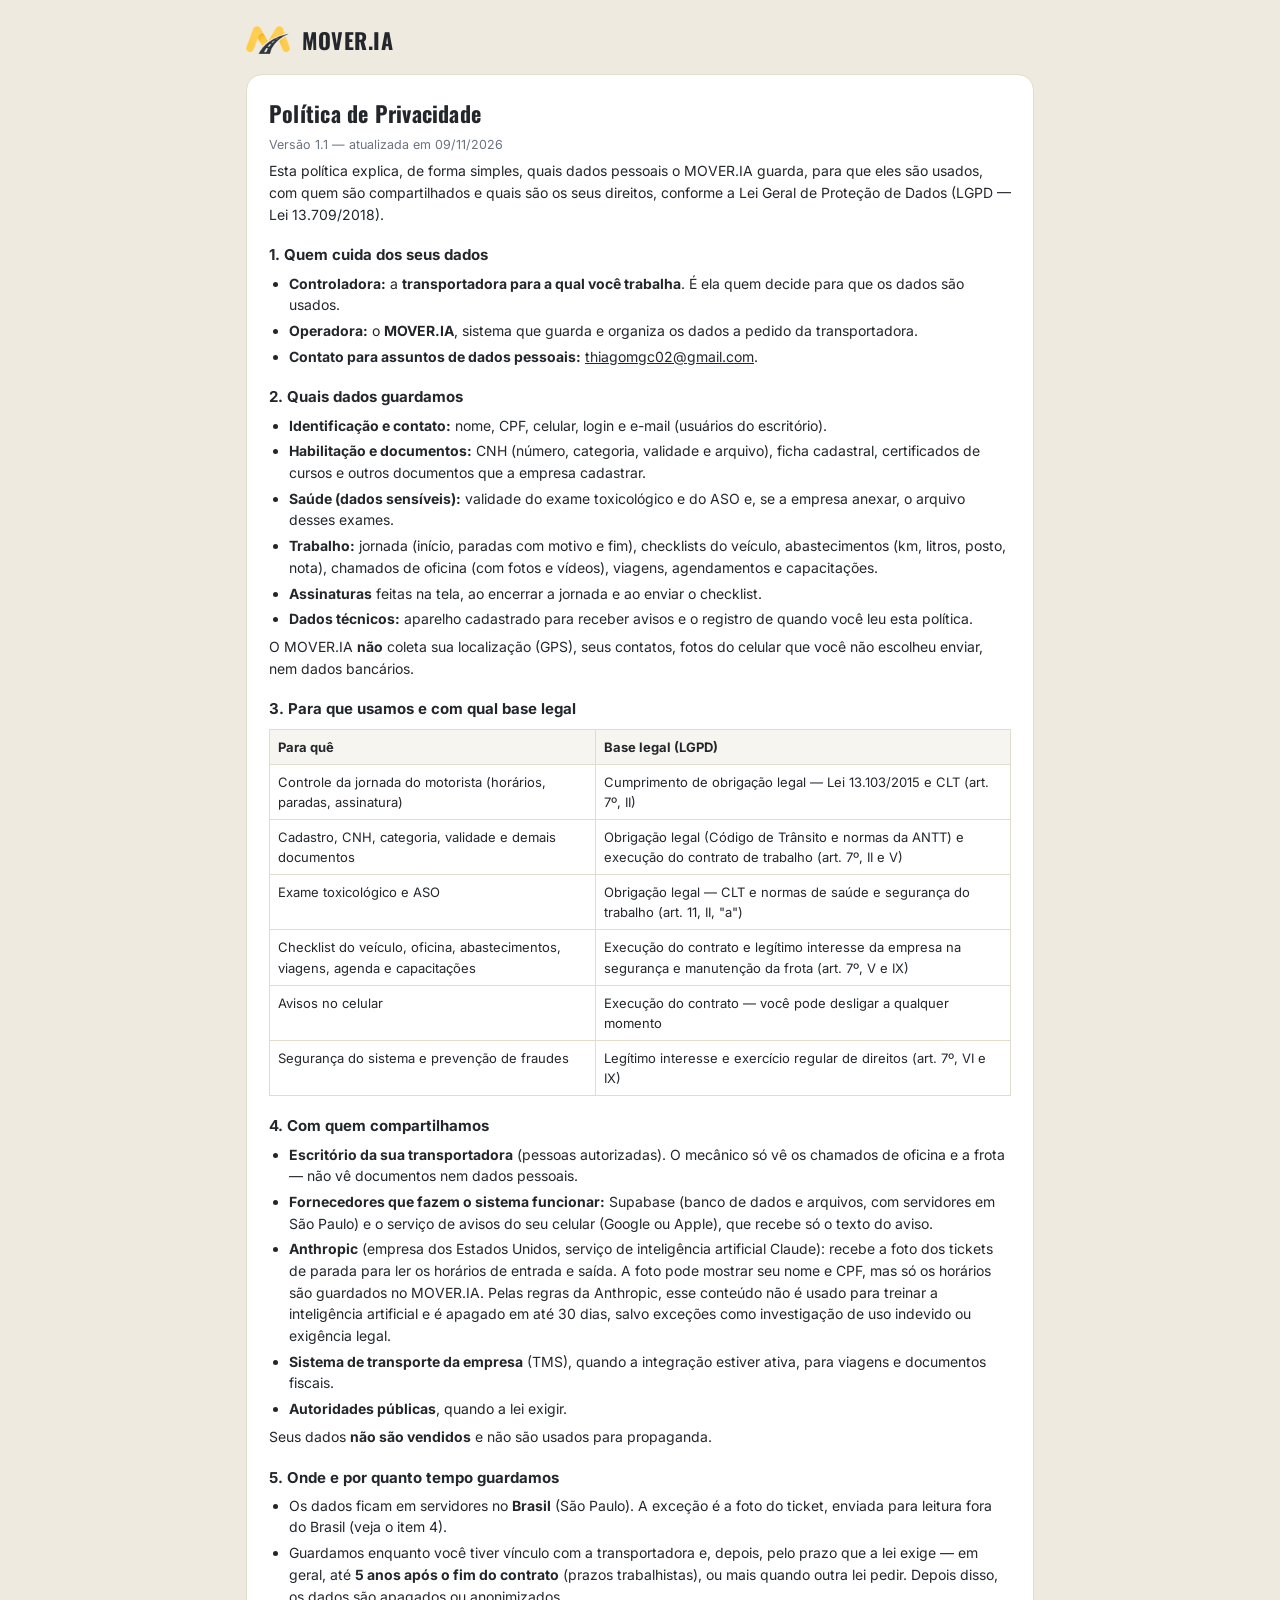
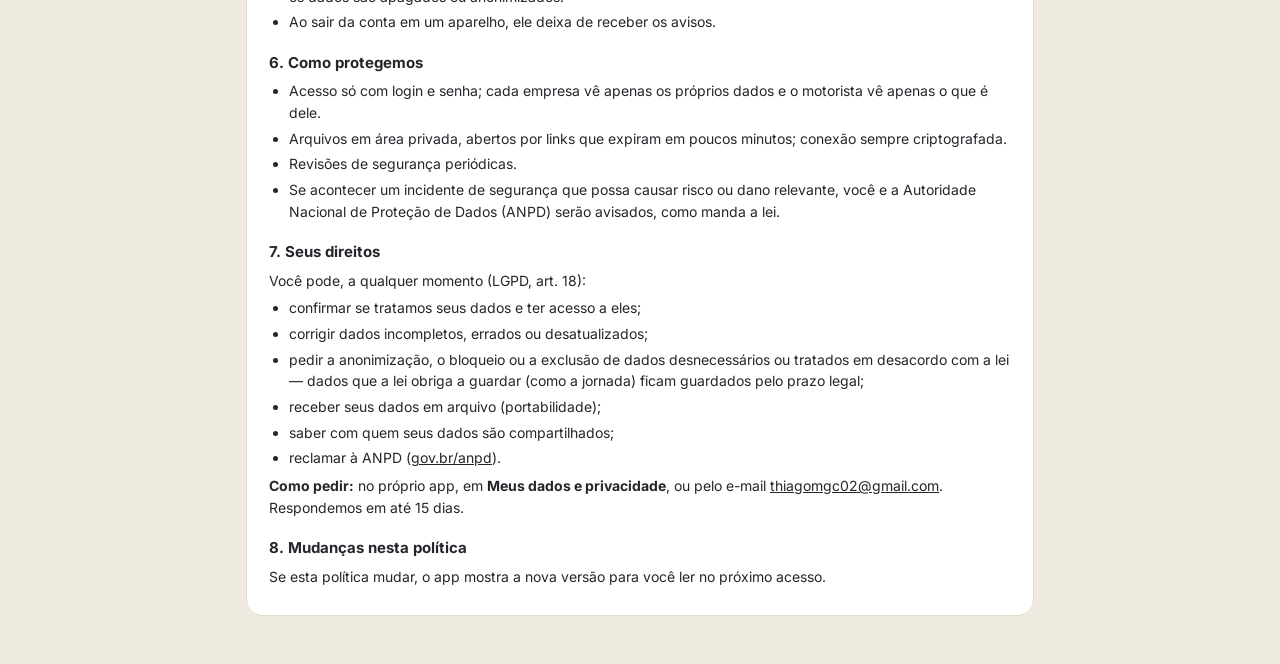
==== commit 02d0f9b0: "Jornada: Claude le o ticket e o escritorio revisa o que nao bater Funcao ler-ticket compara os horar" ====
--- a/privacidade.html
+++ b/privacidade.html
@@ -8,7 +8,7 @@
 <link rel="preconnect" href="https://fonts.googleapis.com">
 <link rel="preconnect" href="https://fonts.gstatic.com" crossorigin>
 <link href="https://fonts.googleapis.com/css2?family=Oswald:wght@500;600;700&family=Inter:wght@400;500;600;700&display=swap" rel="stylesheet">
-<link rel="stylesheet" href="css/app.css?v=20261109a">
+<link rel="stylesheet" href="css/app.css?v=20261109b">
 <style>
   body{background:var(--asphalt-850); margin:0;}
   .pp-wrap{max-width:820px; margin:0 auto; padding:24px 16px 48px;}
@@ -27,7 +27,7 @@
       <div id="politica">Carregando...</div>
     </div>
   </div>
-  <script src="js/privacidade.js?v=20261109a"></script>
+  <script src="js/privacidade.js?v=20261109b"></script>
   <script>document.getElementById('politica').innerHTML = htmlPoliticaPrivacidade(null);</script>
 </body>
 </html>
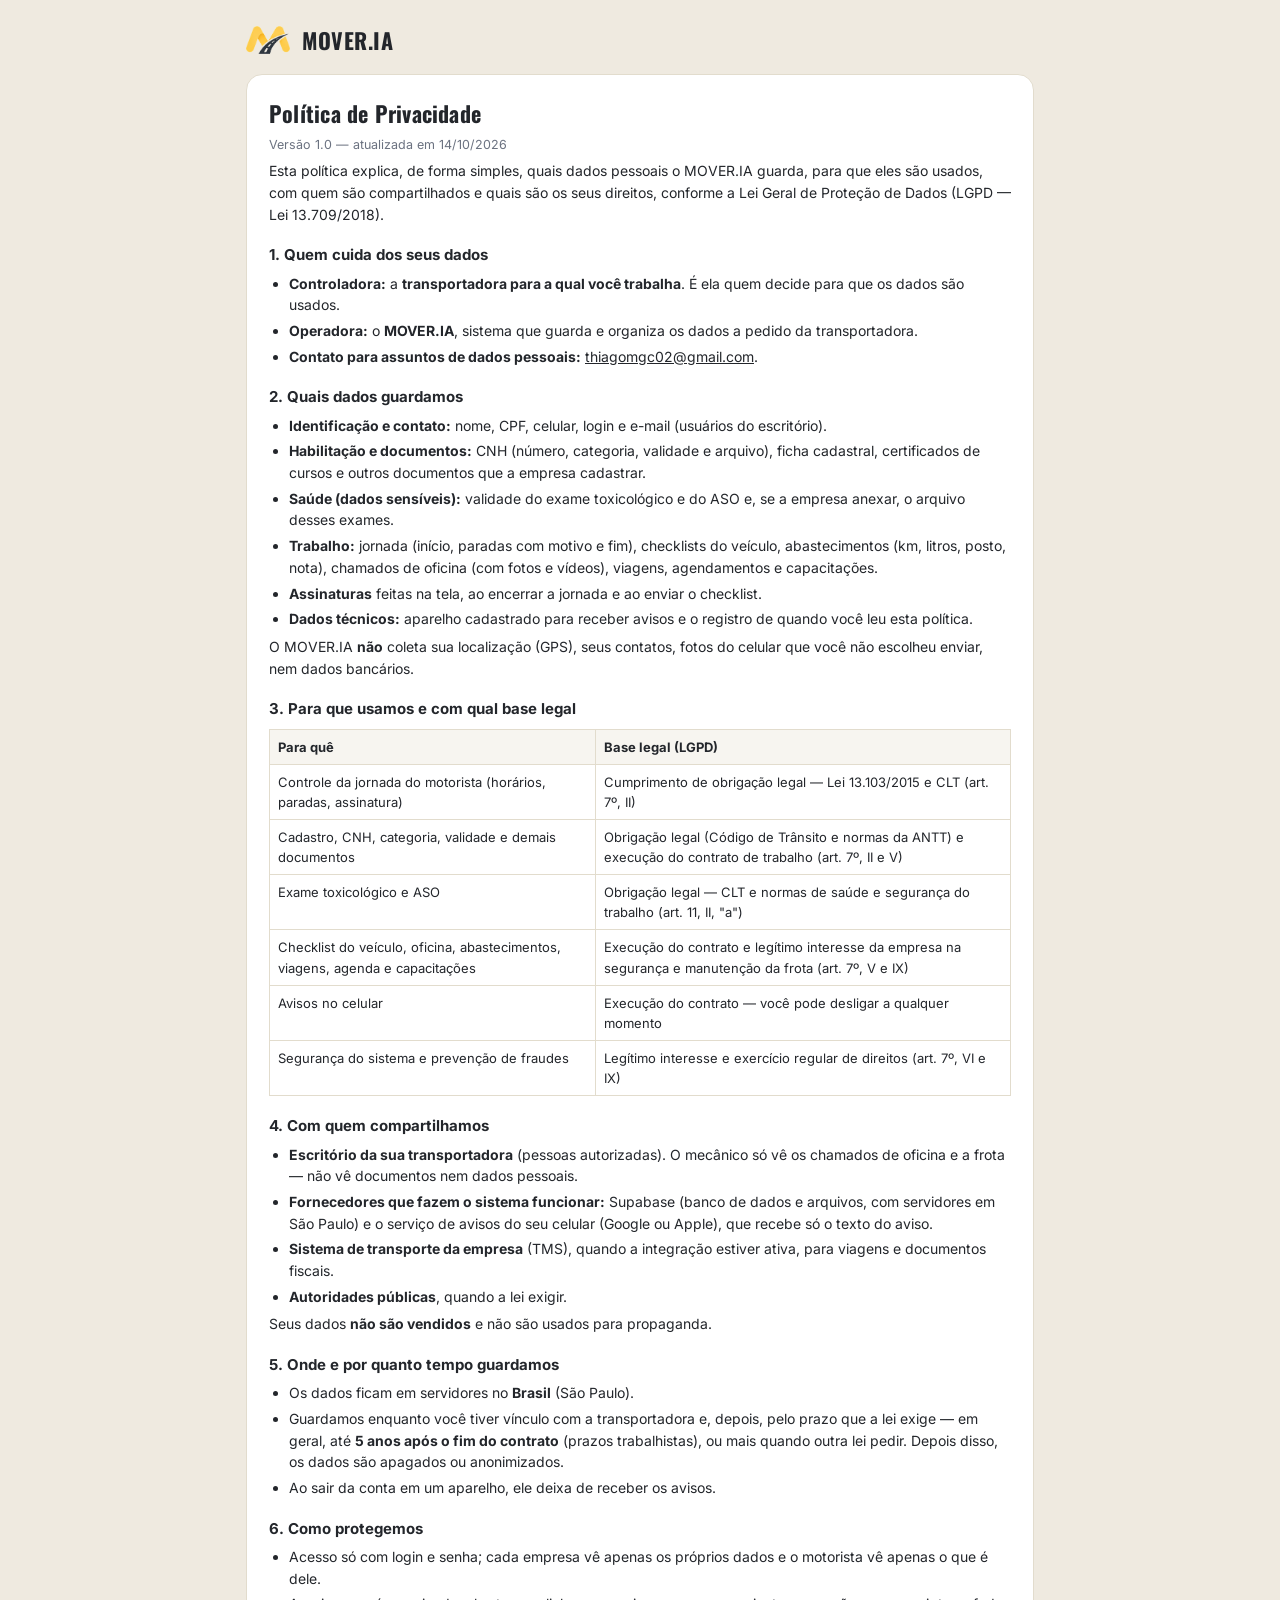
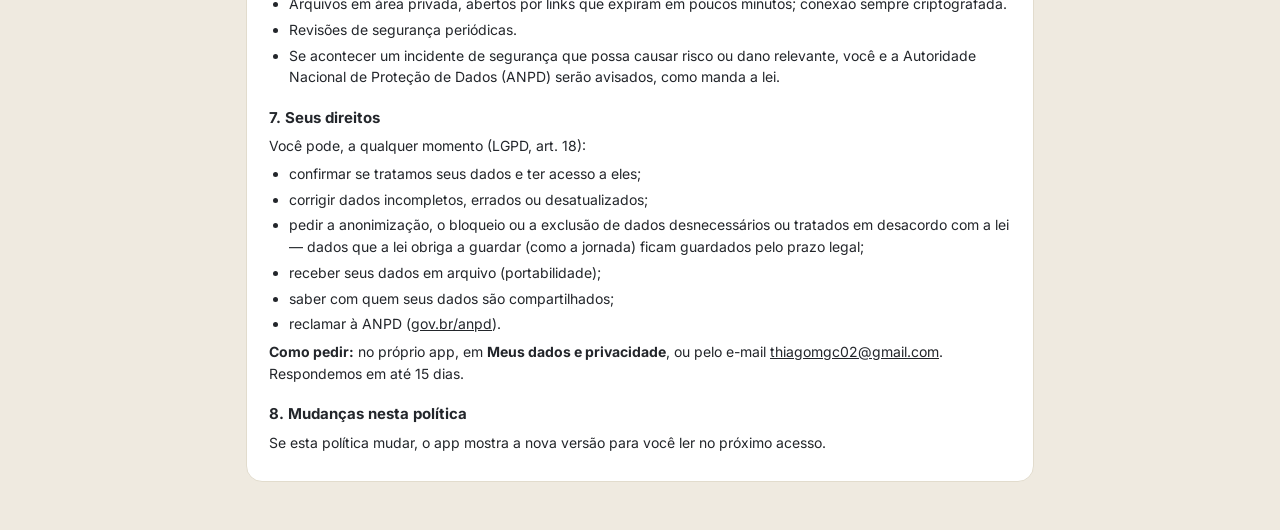
==== commit 2cf0f00e: "Jornada: leitura gratuita do ticket no escritorio O leitor de texto roda no navegador do escritorio " ====
--- a/privacidade.html
+++ b/privacidade.html
@@ -8,7 +8,7 @@
 <link rel="preconnect" href="https://fonts.googleapis.com">
 <link rel="preconnect" href="https://fonts.gstatic.com" crossorigin>
 <link href="https://fonts.googleapis.com/css2?family=Oswald:wght@500;600;700&family=Inter:wght@400;500;600;700&display=swap" rel="stylesheet">
-<link rel="stylesheet" href="css/app.css?v=20261109b">
+<link rel="stylesheet" href="css/app.css?v=20261109c">
 <style>
   body{background:var(--asphalt-850); margin:0;}
   .pp-wrap{max-width:820px; margin:0 auto; padding:24px 16px 48px;}
@@ -27,7 +27,7 @@
       <div id="politica">Carregando...</div>
     </div>
   </div>
-  <script src="js/privacidade.js?v=20261109b"></script>
+  <script src="js/privacidade.js?v=20261109c"></script>
   <script>document.getElementById('politica').innerHTML = htmlPoliticaPrivacidade(null);</script>
 </body>
 </html>
